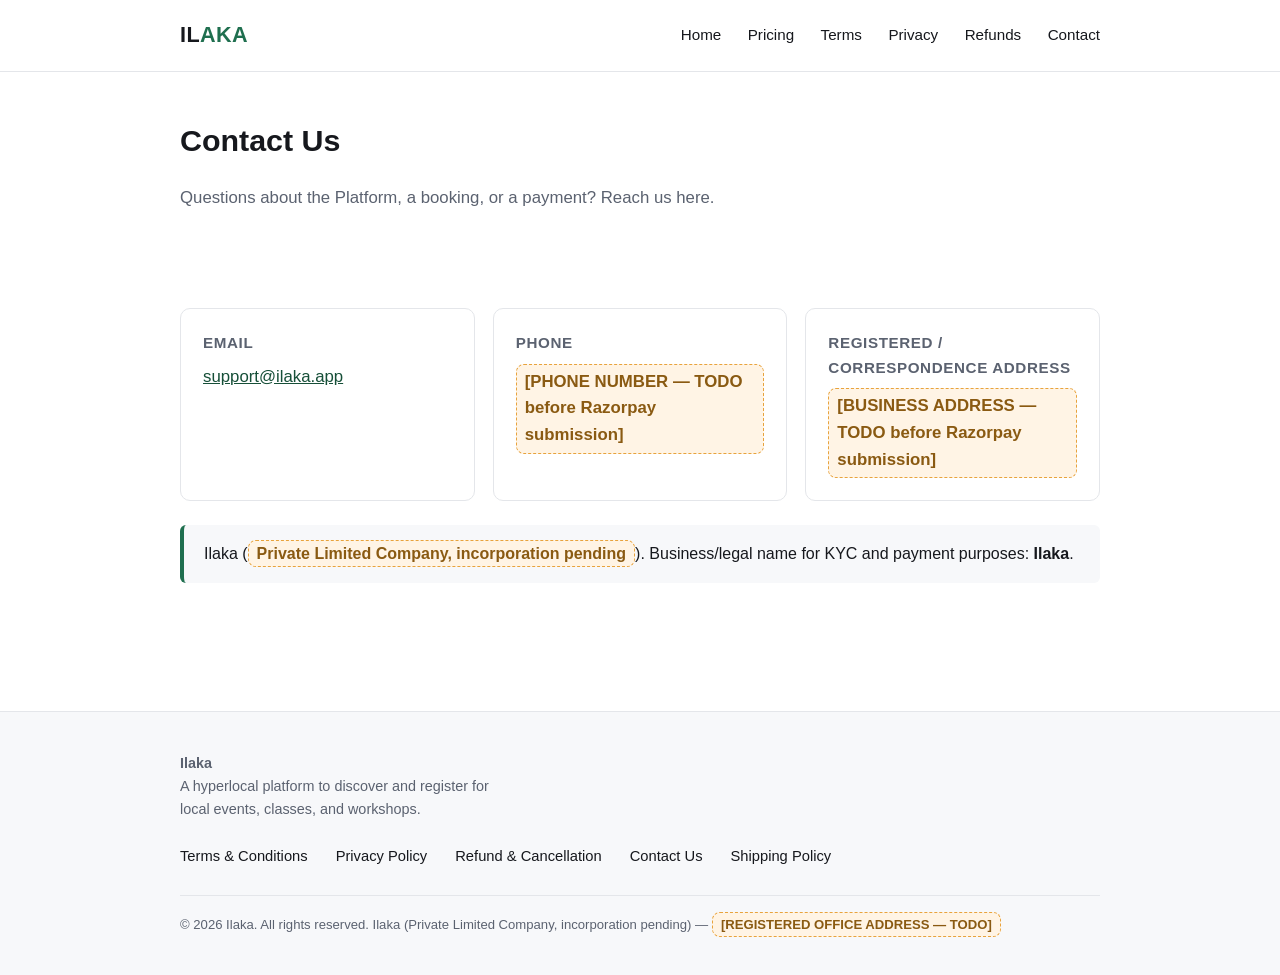
==== contact.html @ 188bff58 "Initial dummy marketing site for Razorpay activation" ====
<!DOCTYPE html>
<html lang="en">
<head>
<meta charset="UTF-8">
<meta name="viewport" content="width=device-width, initial-scale=1.0">
<title>Contact Us — Ilaka</title>
<link rel="stylesheet" href="css/style.css">
</head>
<body>

<header class="site">
  <div class="wrap">
    <a class="brand" href="index.html">IL<span>AKA</span></a>
    <nav class="main">
      <a href="index.html">Home</a>
      <a href="pricing.html">Pricing</a>
      <a href="terms.html">Terms</a>
      <a href="privacy.html">Privacy</a>
      <a href="refunds.html">Refunds</a>
      <a href="contact.html">Contact</a>
    </nav>
  </div>
</header>

<div class="page-header">
  <div class="wrap">
    <h1>Contact Us</h1>
    <p class="dek">Questions about the Platform, a booking, or a payment? Reach us here.</p>
  </div>
</div>

<main>
  <div class="wrap">

    <div class="contact-grid">
      <div class="card">
        <h3>Email</h3>
        <p><a href="mailto:support@ilaka.app">support@ilaka.app</a></p>
      </div>
      <div class="card">
        <h3>Phone</h3>
        <p class="todo">[PHONE NUMBER — TODO before Razorpay submission]</p>
      </div>
      <div class="card">
        <h3>Registered / correspondence address</h3>
        <p class="todo">[BUSINESS ADDRESS — TODO before Razorpay submission]</p>
      </div>
    </div>

    <div class="callout">
      Ilaka (<span class="todo">Private Limited Company, incorporation pending</span>). Business/legal name for KYC and payment purposes: <strong>Ilaka</strong>.
    </div>

  </div>
</main>

<footer class="site">
  <div class="wrap">
    <div class="foot-grid">
      <div class="foot-brand">
        <strong>Ilaka</strong><br>
        A hyperlocal platform to discover and register for local events, classes, and workshops.
      </div>
      <div class="foot-links">
        <a href="terms.html">Terms &amp; Conditions</a>
        <a href="privacy.html">Privacy Policy</a>
        <a href="refunds.html">Refund &amp; Cancellation</a>
        <a href="contact.html">Contact Us</a>
        <a href="shipping.html">Shipping Policy</a>
      </div>
    </div>
    <div class="foot-bottom">
      &copy; 2026 Ilaka. All rights reserved. Ilaka (Private Limited Company, incorporation pending) — <span class="todo">[REGISTERED OFFICE ADDRESS — TODO]</span>
    </div>
  </div>
</footer>

</body>
</html>
---- css/style.css ----
:root {
  --ink: #16181d;
  --muted: #5b6270;
  --line: #e4e6ea;
  --bg: #ffffff;
  --bg-soft: #f7f8fa;
  --brand: #1f6f4f;
  --brand-dark: #164f38;
  --todo-bg: #fff4e5;
  --todo-border: #e8a33d;
  --max: 960px;
}

* { box-sizing: border-box; }

html, body {
  margin: 0;
  padding: 0;
}

body {
  font-family: -apple-system, BlinkMacSystemFont, "Segoe UI", Roboto, Helvetica, Arial, sans-serif;
  color: var(--ink);
  background: var(--bg);
  line-height: 1.6;
  font-size: 16px;
}

a { color: var(--brand-dark); }
a:hover { color: var(--brand); }

.wrap {
  max-width: var(--max);
  margin: 0 auto;
  padding: 0 20px;
}

header.site {
  border-bottom: 1px solid var(--line);
  background: var(--bg);
}

header.site .wrap {
  display: flex;
  align-items: center;
  justify-content: space-between;
  padding-top: 18px;
  padding-bottom: 18px;
}

.brand {
  font-weight: 700;
  font-size: 1.35rem;
  letter-spacing: 0.02em;
  color: var(--ink);
  text-decoration: none;
}

.brand span { color: var(--brand); }

nav.main a {
  color: var(--ink);
  text-decoration: none;
  margin-left: 22px;
  font-size: 0.95rem;
}

nav.main a:hover { color: var(--brand); }

@media (max-width: 640px) {
  header.site .wrap { flex-direction: column; align-items: flex-start; gap: 10px; }
  nav.main a { margin-left: 0; margin-right: 16px; }
}

main { padding: 48px 0 64px; }

.hero {
  background: var(--bg-soft);
  padding: 64px 0 56px;
  border-bottom: 1px solid var(--line);
}

.hero h1 { font-size: 2.1rem; margin: 0 0 14px; }
.hero p.lead { font-size: 1.15rem; color: var(--muted); max-width: 640px; }

h1 { font-size: 1.9rem; margin-top: 0; }
h2 { font-size: 1.35rem; margin-top: 2.4em; }
h3 { font-size: 1.1rem; margin-top: 1.8em; }
p { color: var(--ink); }
.lead { color: var(--muted); }

.page-header {
  padding: 44px 0 8px;
}
.page-header p.dek { color: var(--muted); font-size: 1.05rem; }

.steps {
  display: grid;
  grid-template-columns: repeat(4, 1fr);
  gap: 20px;
  margin-top: 28px;
}
.step {
  background: var(--bg-soft);
  border: 1px solid var(--line);
  border-radius: 10px;
  padding: 20px;
}
.step .num {
  display: inline-block;
  width: 28px; height: 28px;
  border-radius: 50%;
  background: var(--brand);
  color: #fff;
  text-align: center;
  line-height: 28px;
  font-weight: 700;
  font-size: 0.9rem;
  margin-bottom: 10px;
}
@media (max-width: 720px) {
  .steps { grid-template-columns: repeat(2, 1fr); }
}
@media (max-width: 460px) {
  .steps { grid-template-columns: 1fr; }
}

.two-col {
  display: grid;
  grid-template-columns: 1fr 1fr;
  gap: 24px;
  margin-top: 28px;
}
.card {
  border: 1px solid var(--line);
  border-radius: 10px;
  padding: 22px;
}
.card h3 { margin-top: 0; }
@media (max-width: 640px) {
  .two-col { grid-template-columns: 1fr; }
}

table {
  width: 100%;
  border-collapse: collapse;
  margin: 20px 0;
  font-size: 0.95rem;
}
th, td {
  text-align: left;
  padding: 12px 14px;
  border-bottom: 1px solid var(--line);
}
th {
  background: var(--bg-soft);
  font-weight: 600;
}
tr:last-child td { border-bottom: none; }

.tier-grid {
  display: grid;
  grid-template-columns: repeat(3, 1fr);
  gap: 18px;
  margin: 24px 0;
}
.tier {
  border: 1px solid var(--line);
  border-radius: 10px;
  padding: 22px;
}
.tier.highlight {
  border-color: var(--brand);
  box-shadow: 0 0 0 1px var(--brand);
}
.tier .price {
  font-size: 1.6rem;
  font-weight: 700;
  margin: 6px 0 14px;
}
.tier ul { padding-left: 20px; margin: 0; }
.tier ul li { margin-bottom: 6px; font-size: 0.93rem; }
@media (max-width: 780px) {
  .tier-grid { grid-template-columns: 1fr; }
}

.todo {
  background: var(--todo-bg);
  border: 1px dashed var(--todo-border);
  border-radius: 8px;
  padding: 4px 8px;
  font-weight: 600;
  color: #8a5a12;
}

.callout {
  background: var(--bg-soft);
  border-left: 4px solid var(--brand);
  padding: 16px 20px;
  border-radius: 6px;
  margin: 24px 0;
}

.contact-grid {
  display: grid;
  grid-template-columns: repeat(3, 1fr);
  gap: 18px;
  margin-top: 24px;
}
.contact-grid .card h3 { font-size: 0.95rem; text-transform: uppercase; letter-spacing: 0.04em; color: var(--muted); margin-bottom: 8px; }
.contact-grid .card p { font-size: 1.05rem; margin: 0; }
@media (max-width: 780px) {
  .contact-grid { grid-template-columns: 1fr; }
}

footer.site {
  border-top: 1px solid var(--line);
  background: var(--bg-soft);
  padding: 40px 0;
  margin-top: 40px;
}

footer.site .foot-grid {
  display: flex;
  flex-wrap: wrap;
  justify-content: space-between;
  gap: 24px;
}

footer.site .foot-brand {
  max-width: 320px;
  color: var(--muted);
  font-size: 0.9rem;
}

footer.site .foot-links {
  display: flex;
  flex-wrap: wrap;
  gap: 8px 28px;
}

footer.site .foot-links a {
  color: var(--ink);
  text-decoration: none;
  font-size: 0.92rem;
}
footer.site .foot-links a:hover { color: var(--brand); }

footer.site .foot-bottom {
  margin-top: 26px;
  padding-top: 18px;
  border-top: 1px solid var(--line);
  font-size: 0.82rem;
  color: var(--muted);
}

.policy-doc h2:first-of-type { margin-top: 1em; }
.policy-doc ul { padding-left: 22px; }
.policy-doc li { margin-bottom: 8px; }
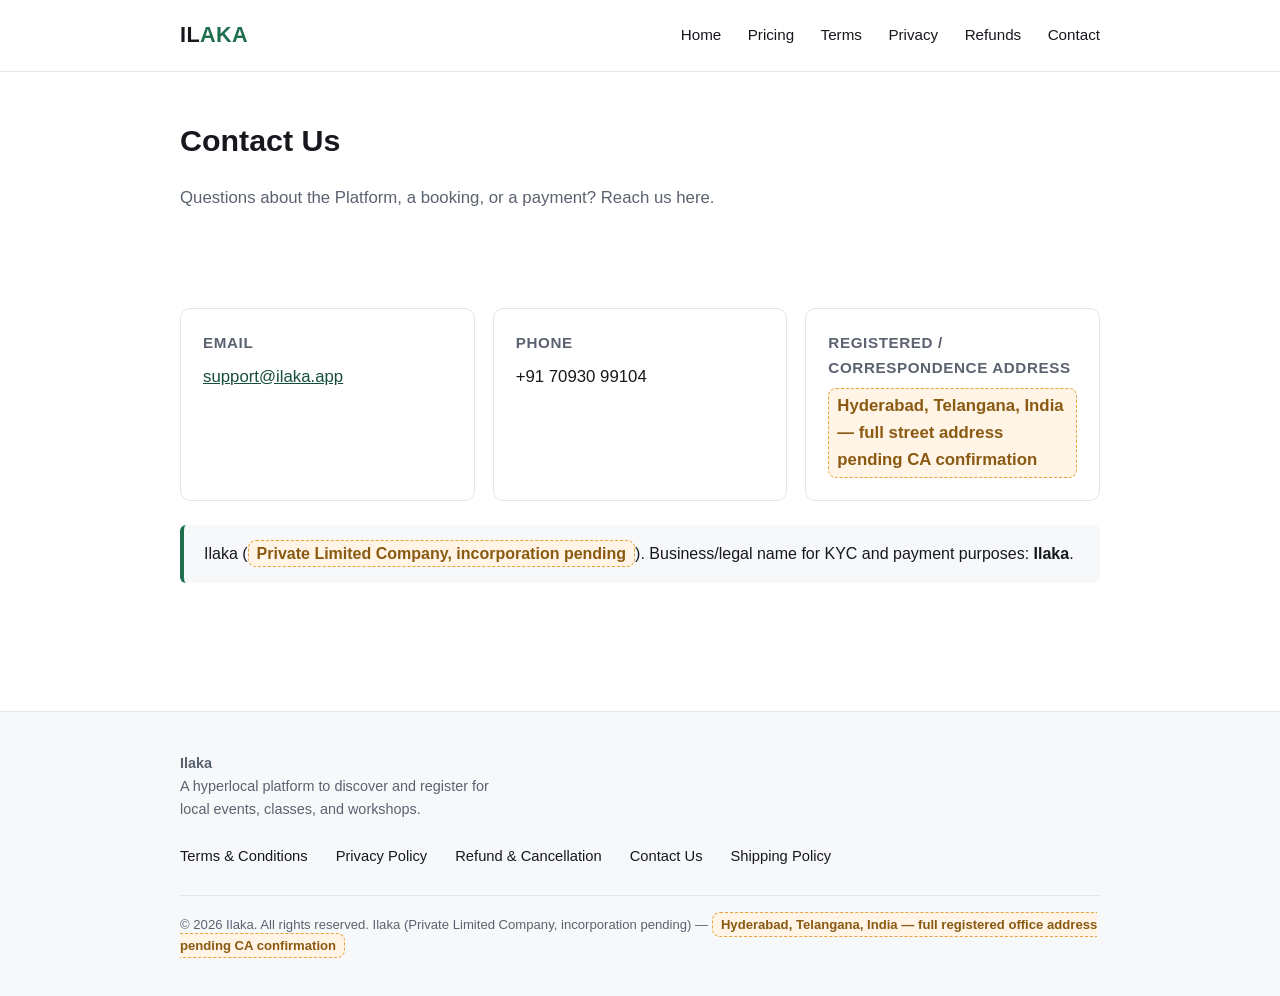
==== commit ce530690: "fill in contact phone and interim address for Razorpay submission Adds real phone number and Hyderab" ====
--- a/contact.html
+++ b/contact.html
@@ -39,11 +39,11 @@
       </div>
       <div class="card">
         <h3>Phone</h3>
-        <p class="todo">[PHONE NUMBER — TODO before Razorpay submission]</p>
+        <p>+91 70930 99104</p>
       </div>
       <div class="card">
         <h3>Registered / correspondence address</h3>
-        <p class="todo">[BUSINESS ADDRESS — TODO before Razorpay submission]</p>
+        <p class="todo">Hyderabad, Telangana, India — full street address pending CA confirmation</p>
       </div>
     </div>
 
@@ -70,7 +70,7 @@
       </div>
     </div>
     <div class="foot-bottom">
-      &copy; 2026 Ilaka. All rights reserved. Ilaka (Private Limited Company, incorporation pending) — <span class="todo">[REGISTERED OFFICE ADDRESS — TODO]</span>
+      &copy; 2026 Ilaka. All rights reserved. Ilaka (Private Limited Company, incorporation pending) — <span class="todo">Hyderabad, Telangana, India — full registered office address pending CA confirmation</span>
     </div>
   </div>
 </footer>
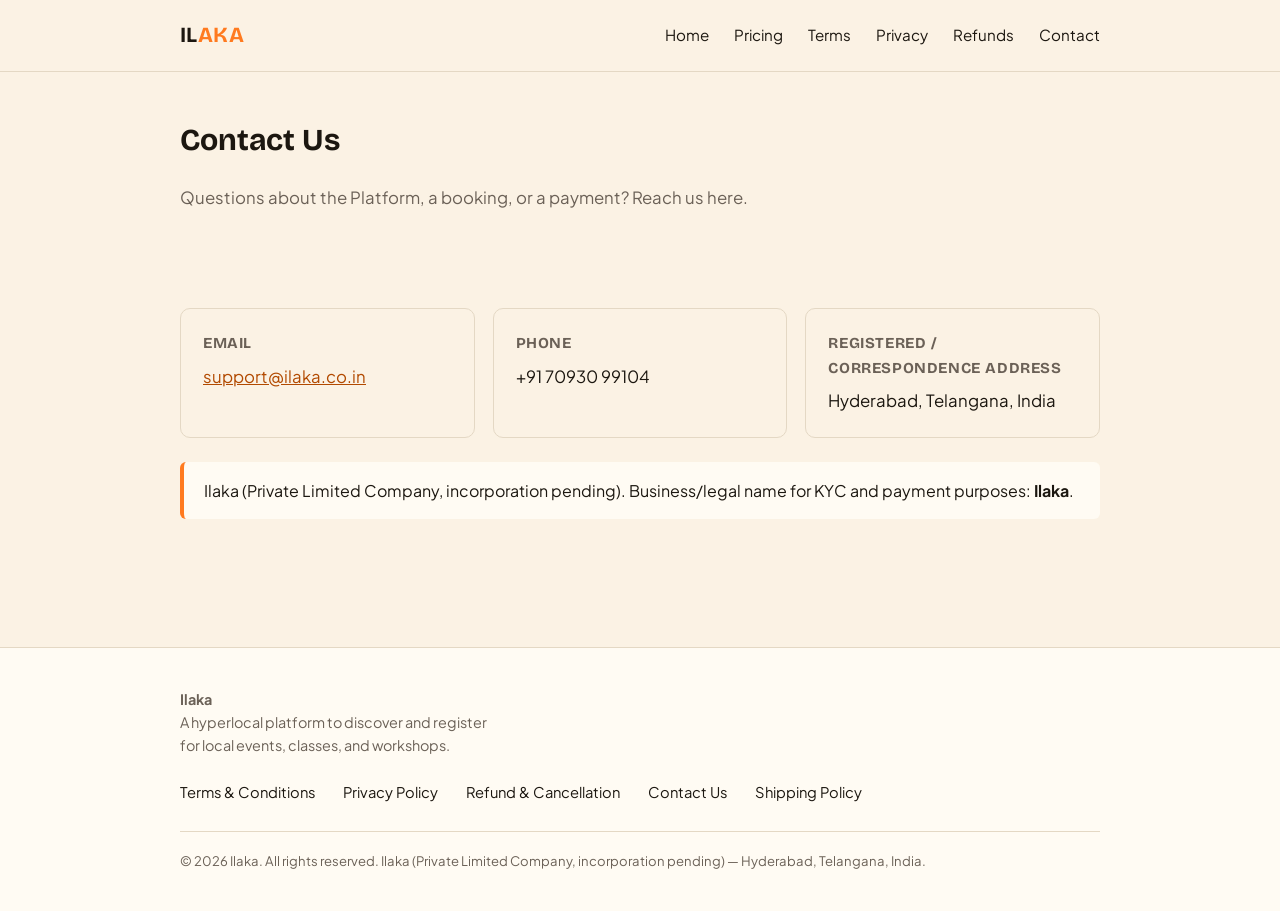
==== commit 5f263be5: "feat: replace placeholder site with the real landing page The site live at ilaka.co.in was still the" ====
--- a/contact.html
+++ b/contact.html
@@ -4,6 +4,10 @@
 <meta charset="UTF-8">
 <meta name="viewport" content="width=device-width, initial-scale=1.0">
 <title>Contact Us — Ilaka</title>
+<link rel="preconnect" href="https://fonts.googleapis.com">
+<link rel="preconnect" href="https://fonts.gstatic.com" crossorigin>
+<link href="https://fonts.googleapis.com/css2?family=Bricolage+Grotesque:wght@400;600;700;800&family=Plus+Jakarta+Sans:wght@400;500;600;700&display=swap" rel="stylesheet">
+<link rel="icon" type="image/png" href="assets/ilaka-icon.png">
 <link rel="stylesheet" href="css/style.css">
 </head>
 <body>
@@ -35,7 +39,7 @@
     <div class="contact-grid">
       <div class="card">
         <h3>Email</h3>
-        <p><a href="mailto:support@ilaka.app">support@ilaka.app</a></p>
+        <p><a href="mailto:support@ilaka.co.in">support@ilaka.co.in</a></p>
       </div>
       <div class="card">
         <h3>Phone</h3>
@@ -43,12 +47,12 @@
       </div>
       <div class="card">
         <h3>Registered / correspondence address</h3>
-        <p class="todo">Hyderabad, Telangana, India — full street address pending CA confirmation</p>
+        <p>Hyderabad, Telangana, India</p>
       </div>
     </div>
 
     <div class="callout">
-      Ilaka (<span class="todo">Private Limited Company, incorporation pending</span>). Business/legal name for KYC and payment purposes: <strong>Ilaka</strong>.
+      Ilaka (Private Limited Company, incorporation pending). Business/legal name for KYC and payment purposes: <strong>Ilaka</strong>.
     </div>
 
   </div>
@@ -70,7 +74,7 @@
       </div>
     </div>
     <div class="foot-bottom">
-      &copy; 2026 Ilaka. All rights reserved. Ilaka (Private Limited Company, incorporation pending) — <span class="todo">Hyderabad, Telangana, India — full registered office address pending CA confirmation</span>
+      &copy; 2026 Ilaka. All rights reserved. Ilaka (Private Limited Company, incorporation pending) — Hyderabad, Telangana, India.
     </div>
   </div>
 </footer>
--- a/css/style.css
+++ b/css/style.css
@@ -1,13 +1,11 @@
 :root {
-  --ink: #16181d;
-  --muted: #5b6270;
-  --line: #e4e6ea;
-  --bg: #ffffff;
-  --bg-soft: #f7f8fa;
-  --brand: #1f6f4f;
-  --brand-dark: #164f38;
-  --todo-bg: #fff4e5;
-  --todo-border: #e8a33d;
+  --ink: #1C1710;
+  --muted: #6B6157;
+  --line: #E4D8C4;
+  --bg: #FBF2E4;
+  --bg-soft: #FFFBF3;
+  --brand: #FF7A1F;
+  --brand-dark: #B24A00;
   --max: 960px;
 }
 
@@ -19,7 +17,7 @@
 }
 
 body {
-  font-family: -apple-system, BlinkMacSystemFont, "Segoe UI", Roboto, Helvetica, Arial, sans-serif;
+  font-family: 'Plus Jakarta Sans', -apple-system, BlinkMacSystemFont, "Segoe UI", Roboto, Helvetica, Arial, sans-serif;
   color: var(--ink);
   background: var(--bg);
   line-height: 1.6;
@@ -28,6 +26,10 @@
 
 a { color: var(--brand-dark); }
 a:hover { color: var(--brand); }
+
+h1, h2, h3, h4, .brand {
+  font-family: 'Bricolage Grotesque', 'Plus Jakarta Sans', sans-serif;
+}
 
 .wrap {
   max-width: var(--max);
@@ -184,14 +186,6 @@
   .tier-grid { grid-template-columns: 1fr; }
 }
 
-.todo {
-  background: var(--todo-bg);
-  border: 1px dashed var(--todo-border);
-  border-radius: 8px;
-  padding: 4px 8px;
-  font-weight: 600;
-  color: #8a5a12;
-}
 
 .callout {
   background: var(--bg-soft);
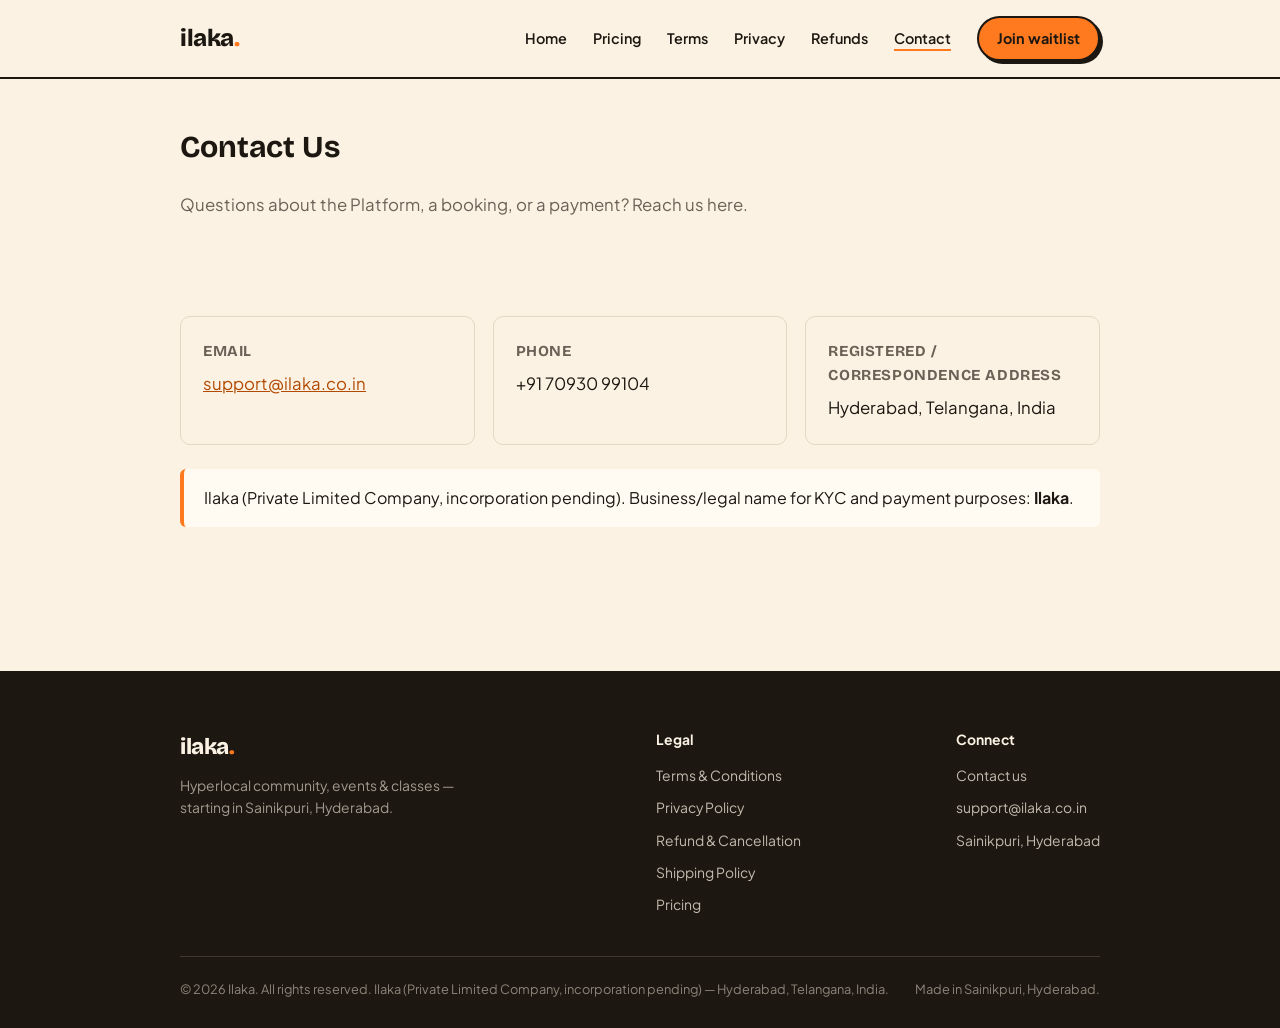
==== commit 8a80f7a0: "feat: match legal-page chrome to the landing page The legal pages kept the old dummy site's header a" ====
--- a/contact.html
+++ b/contact.html
@@ -14,14 +14,15 @@
 
 <header class="site">
   <div class="wrap">
-    <a class="brand" href="index.html">IL<span>AKA</span></a>
+    <a class="brand" href="index.html">ilaka<span>.</span></a>
     <nav class="main">
       <a href="index.html">Home</a>
       <a href="pricing.html">Pricing</a>
       <a href="terms.html">Terms</a>
       <a href="privacy.html">Privacy</a>
       <a href="refunds.html">Refunds</a>
-      <a href="contact.html">Contact</a>
+      <a href="contact.html" aria-current="page">Contact</a>
+      <a class="nav-cta" href="index.html#join">Join waitlist</a>
     </nav>
   </div>
 </header>
@@ -62,19 +63,27 @@
   <div class="wrap">
     <div class="foot-grid">
       <div class="foot-brand">
-        <strong>Ilaka</strong><br>
-        A hyperlocal platform to discover and register for local events, classes, and workshops.
+        <a class="foot-wordmark" href="index.html">ilaka<span>.</span></a>
+        Hyperlocal community, events &amp; classes — starting in Sainikpuri, Hyderabad.
       </div>
       <div class="foot-links">
+        <div class="foot-col-title">Legal</div>
         <a href="terms.html">Terms &amp; Conditions</a>
         <a href="privacy.html">Privacy Policy</a>
         <a href="refunds.html">Refund &amp; Cancellation</a>
-        <a href="contact.html">Contact Us</a>
         <a href="shipping.html">Shipping Policy</a>
+        <a href="pricing.html">Pricing</a>
+      </div>
+      <div class="foot-links">
+        <div class="foot-col-title">Connect</div>
+        <a href="contact.html">Contact us</a>
+        <a href="mailto:support@ilaka.co.in">support@ilaka.co.in</a>
+        <span style="font-size:0.87rem">Sainikpuri, Hyderabad</span>
       </div>
     </div>
     <div class="foot-bottom">
-      &copy; 2026 Ilaka. All rights reserved. Ilaka (Private Limited Company, incorporation pending) — Hyderabad, Telangana, India.
+      <span>&copy; 2026 Ilaka. All rights reserved. Ilaka (Private Limited Company, incorporation pending) — Hyderabad, Telangana, India.</span>
+      <span>Made in Sainikpuri, Hyderabad.</span>
     </div>
   </div>
 </footer>
--- a/css/style.css
+++ b/css/style.css
@@ -38,40 +38,86 @@
 }
 
 header.site {
-  border-bottom: 1px solid var(--line);
-  background: var(--bg);
+  position: sticky;
+  top: 0;
+  z-index: 50;
+  border-bottom: 2.5px solid var(--ink);
+  background: rgba(251, 242, 228, 0.92);
+  backdrop-filter: blur(8px);
 }
 
 header.site .wrap {
   display: flex;
   align-items: center;
   justify-content: space-between;
-  padding-top: 18px;
-  padding-bottom: 18px;
+  gap: 16px;
+  flex-wrap: wrap;
+  padding-top: 16px;
+  padding-bottom: 16px;
 }
 
 .brand {
+  font-weight: 800;
+  font-size: 1.5rem;
+  letter-spacing: -0.02em;
+  color: var(--ink);
+  text-decoration: none;
+}
+
+.brand span { color: var(--brand); }
+
+nav.main {
+  display: flex;
+  align-items: center;
+  gap: 26px;
+  flex-wrap: wrap;
+}
+
+nav.main a {
+  color: var(--ink);
+  text-decoration: none;
+  font-size: 0.9rem;
+  font-weight: 600;
+}
+
+nav.main a:hover { color: var(--brand-dark); }
+
+nav.main a[aria-current="page"] {
+  text-decoration: underline;
+  text-underline-offset: 5px;
+  text-decoration-thickness: 2px;
+  text-decoration-color: var(--brand);
+}
+
+/* Pill CTA, matching the landing page's hard-shadow button. */
+.nav-cta,
+nav.main a.nav-cta {
+  padding: 9px 18px;
+  background: var(--brand);
+  color: var(--ink);
+  border: 2.5px solid var(--ink);
+  border-radius: 100px;
   font-weight: 700;
-  font-size: 1.35rem;
-  letter-spacing: 0.02em;
-  color: var(--ink);
-  text-decoration: none;
-}
-
-.brand span { color: var(--brand); }
-
-nav.main a {
-  color: var(--ink);
-  text-decoration: none;
-  margin-left: 22px;
-  font-size: 0.95rem;
-}
-
-nav.main a:hover { color: var(--brand); }
-
-@media (max-width: 640px) {
-  header.site .wrap { flex-direction: column; align-items: flex-start; gap: 10px; }
-  nav.main a { margin-left: 0; margin-right: 16px; }
+  box-shadow: 3px 3px 0 var(--ink);
+  transition: transform .15s ease, box-shadow .15s ease;
+}
+
+.nav-cta:hover,
+nav.main a.nav-cta:hover {
+  color: var(--ink);
+  transform: translate(-2px, -2px);
+  box-shadow: 5px 5px 0 var(--ink);
+}
+
+@media (prefers-reduced-motion: reduce) {
+  .nav-cta, nav.main a.nav-cta { transition: none; }
+  .nav-cta:hover, nav.main a.nav-cta:hover { transform: none; }
+}
+
+@media (max-width: 720px) {
+  header.site { position: static; }
+  header.site .wrap { flex-direction: column; align-items: flex-start; gap: 12px; }
+  nav.main { gap: 14px 18px; }
 }
 
 main { padding: 48px 0 64px; }
@@ -207,45 +253,72 @@
   .contact-grid { grid-template-columns: 1fr; }
 }
 
+/* Dark footer, matching the landing page. */
 footer.site {
-  border-top: 1px solid var(--line);
-  background: var(--bg-soft);
-  padding: 40px 0;
-  margin-top: 40px;
+  border-top: 2.5px solid var(--ink);
+  background: var(--ink);
+  color: rgba(251, 242, 228, 0.75);
+  padding: 56px 0 28px;
+  margin-top: 56px;
+}
+
+footer.site .foot-wordmark {
+  font-family: 'Bricolage Grotesque', 'Plus Jakarta Sans', sans-serif;
+  font-weight: 800;
+  font-size: 1.4rem;
+  letter-spacing: -0.02em;
+  color: var(--bg);
+  display: block;
+  margin-bottom: 10px;
+  text-decoration: none;
+}
+footer.site .foot-wordmark span { color: var(--brand); }
+
+footer.site .foot-col-title {
+  font-weight: 700;
+  color: var(--bg);
+  font-size: 0.87rem;
+  margin-bottom: 4px;
 }
 
 footer.site .foot-grid {
   display: flex;
   flex-wrap: wrap;
   justify-content: space-between;
-  gap: 24px;
+  gap: 40px;
+  padding-bottom: 40px;
+  border-bottom: 1px solid rgba(251, 242, 228, 0.15);
 }
 
 footer.site .foot-brand {
+  flex: 1 1 240px;
   max-width: 320px;
-  color: var(--muted);
-  font-size: 0.9rem;
+  color: rgba(251, 242, 228, 0.6);
+  font-size: 0.87rem;
+  line-height: 1.6;
 }
 
 footer.site .foot-links {
   display: flex;
+  flex-direction: column;
+  gap: 10px;
+}
+
+footer.site .foot-links a {
+  color: rgba(251, 242, 228, 0.75);
+  text-decoration: none;
+  font-size: 0.87rem;
+}
+footer.site .foot-links a:hover { color: var(--brand); }
+
+footer.site .foot-bottom {
+  margin-top: 22px;
+  display: flex;
+  justify-content: space-between;
   flex-wrap: wrap;
-  gap: 8px 28px;
-}
-
-footer.site .foot-links a {
-  color: var(--ink);
-  text-decoration: none;
-  font-size: 0.92rem;
-}
-footer.site .foot-links a:hover { color: var(--brand); }
-
-footer.site .foot-bottom {
-  margin-top: 26px;
-  padding-top: 18px;
-  border-top: 1px solid var(--line);
-  font-size: 0.82rem;
-  color: var(--muted);
+  gap: 12px;
+  font-size: 0.8rem;
+  color: rgba(251, 242, 228, 0.5);
 }
 
 .policy-doc h2:first-of-type { margin-top: 1em; }
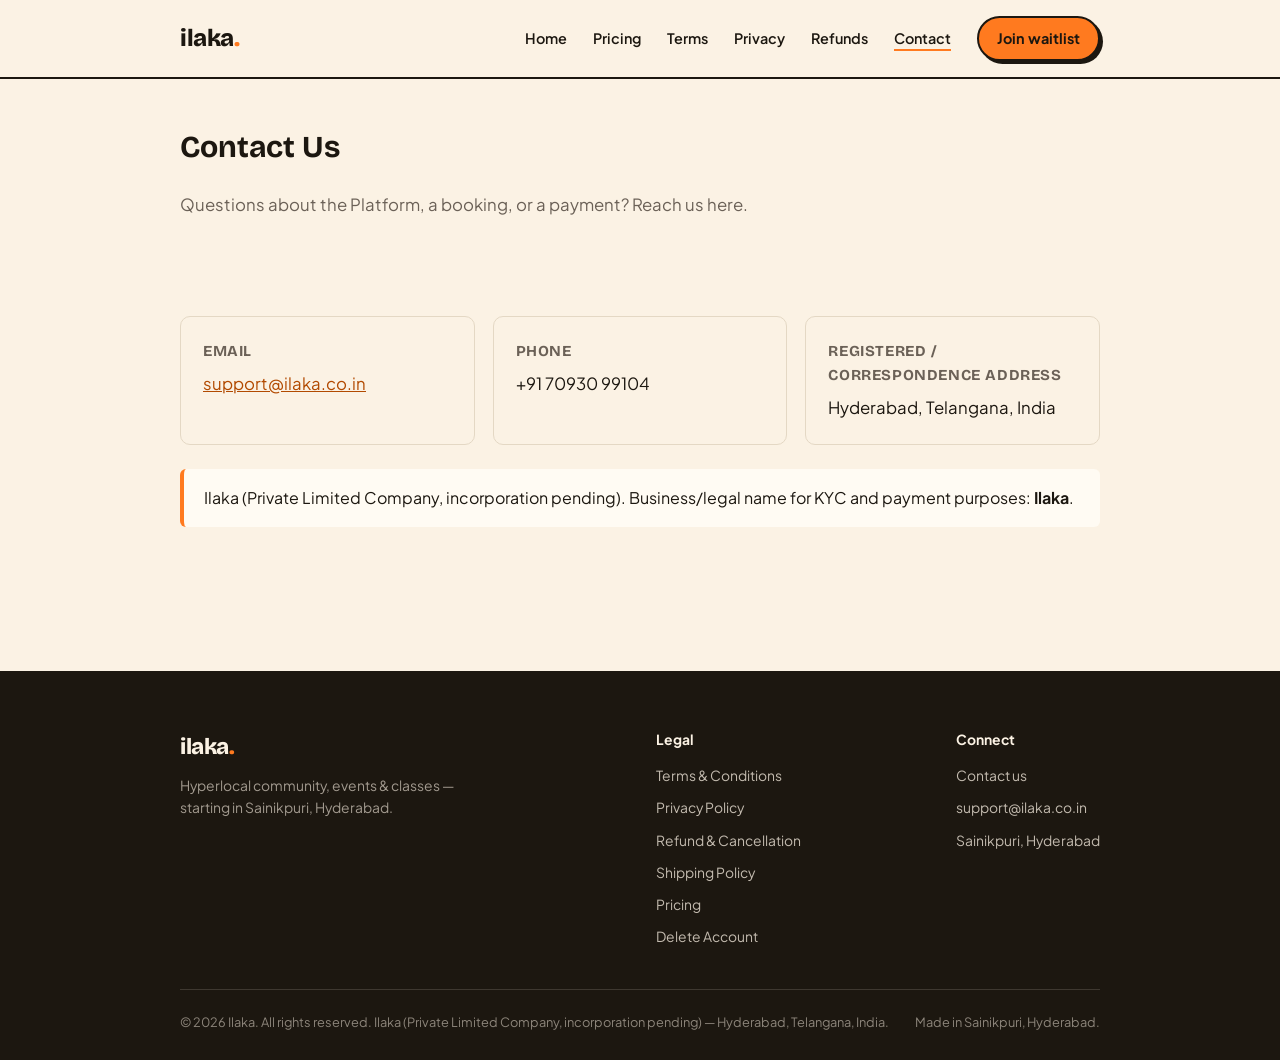
==== commit 4317cd74: "feat: add account-deletion page, close out issue #1 Adds /delete-account, the last unbuilt page from" ====
--- a/contact.html
+++ b/contact.html
@@ -73,6 +73,7 @@
         <a href="refunds.html">Refund &amp; Cancellation</a>
         <a href="shipping.html">Shipping Policy</a>
         <a href="pricing.html">Pricing</a>
+        <a href="delete-account.html">Delete Account</a>
       </div>
       <div class="foot-links">
         <div class="foot-col-title">Connect</div>
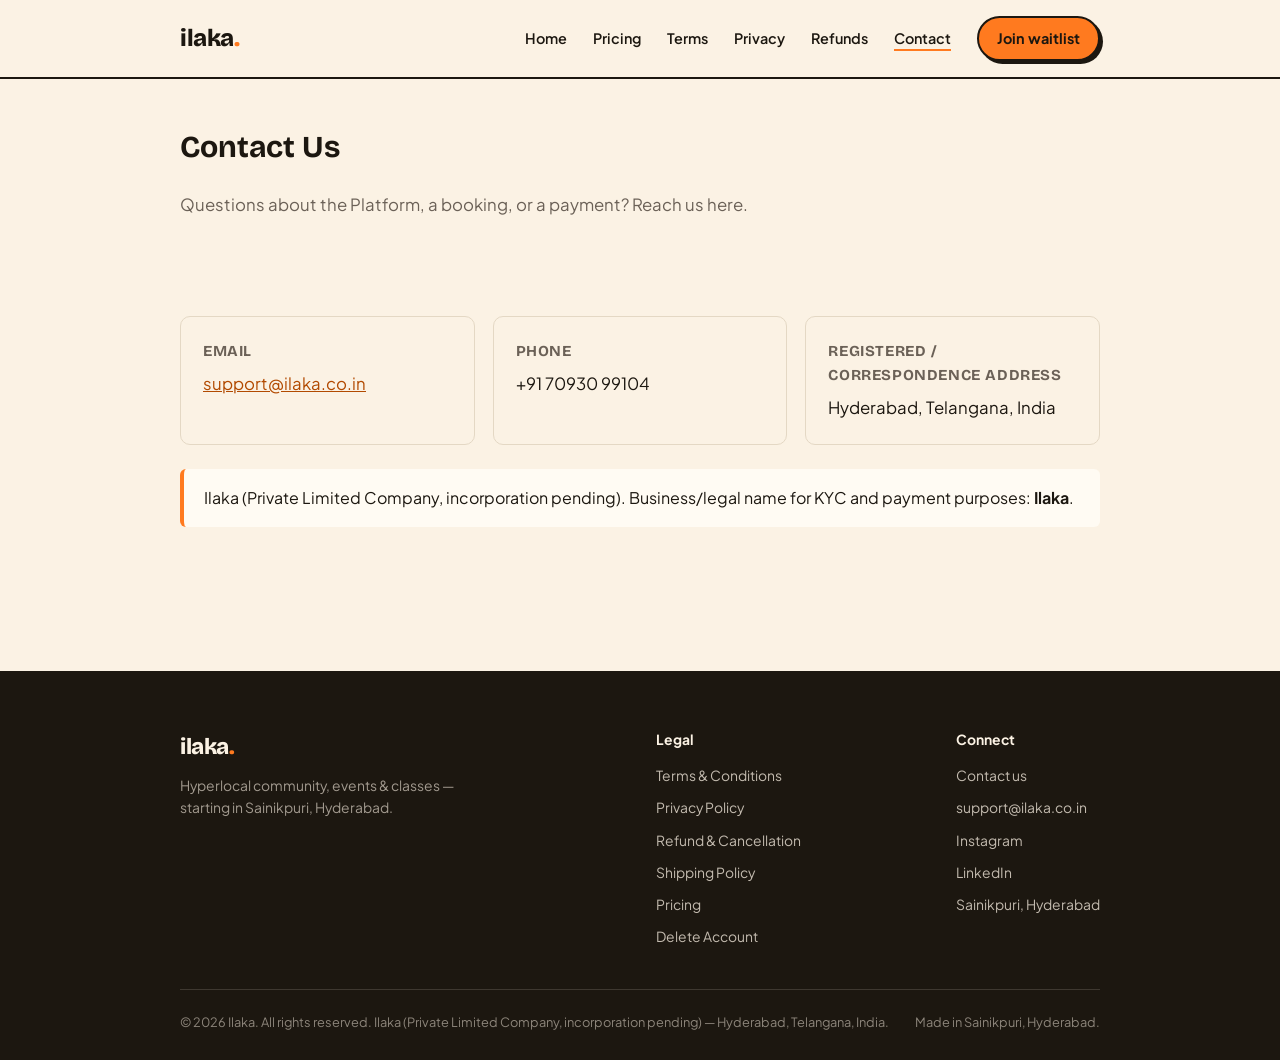
==== commit 47b53eaa: "feat(seo): SERP enhancements — robots directives, breadcrumbs, social profiles Builds on the SEO fou" ====
--- a/contact.html
+++ b/contact.html
@@ -1,14 +1,58 @@
 <!DOCTYPE html>
-<html lang="en">
+<html lang="en-IN">
 <head>
 <meta charset="UTF-8">
 <meta name="viewport" content="width=device-width, initial-scale=1.0">
-<title>Contact Us — Ilaka</title>
+<title>Contact Ilaka — Sainikpuri, Hyderabad</title>
+<meta name="description" content="Get in touch with the Ilaka team in Sainikpuri, Hyderabad — support for organisers and neighbours, partnership enquiries, and beta access questions.">
+<meta name="robots" content="index, follow, max-image-preview:large, max-snippet:-1, max-video-preview:-1">
+<link rel="canonical" href="https://www.ilaka.co.in/contact.html">
+<meta name="theme-color" content="#FBF2E4">
+<link rel="apple-touch-icon" href="assets/ilaka-icon.png">
+
+<meta property="og:type" content="website">
+<meta property="og:site_name" content="Ilaka">
+<meta property="og:locale" content="en_IN">
+<meta property="og:url" content="https://www.ilaka.co.in/contact.html">
+<meta property="og:title" content="Contact Ilaka — Sainikpuri, Hyderabad">
+<meta property="og:description" content="Get in touch with the Ilaka team in Sainikpuri, Hyderabad — support for organisers and neighbours, partnership enquiries, and beta access questions.">
+<meta property="og:image" content="https://www.ilaka.co.in/assets/photos/community-2.jpg">
+<meta property="og:image:width" content="800">
+<meta property="og:image:height" content="450">
+<meta property="og:image:alt" content="Riders and adventure motorcycles on a rocky plateau under a wide sky">
+<meta name="twitter:card" content="summary_large_image">
+<meta name="twitter:title" content="Contact Ilaka — Sainikpuri, Hyderabad">
+<meta name="twitter:description" content="Get in touch with the Ilaka team in Sainikpuri, Hyderabad — support for organisers and neighbours, partnership enquiries, and beta access questions.">
+<meta name="twitter:image" content="https://www.ilaka.co.in/assets/photos/community-2.jpg">
 <link rel="preconnect" href="https://fonts.googleapis.com">
 <link rel="preconnect" href="https://fonts.gstatic.com" crossorigin>
 <link href="https://fonts.googleapis.com/css2?family=Bricolage+Grotesque:wght@400;600;700;800&family=Plus+Jakarta+Sans:wght@400;500;600;700&display=swap" rel="stylesheet">
 <link rel="icon" type="image/png" href="assets/ilaka-icon.png">
 <link rel="stylesheet" href="css/style.css">
+<script type="application/ld+json">
+{
+  "@context": "https://schema.org",
+  "@graph": [
+    {
+      "@type": "WebPage",
+      "@id": "https://www.ilaka.co.in/contact.html#webpage",
+      "url": "https://www.ilaka.co.in/contact.html",
+      "name": "Contact",
+      "inLanguage": "en-IN",
+      "isPartOf": { "@id": "https://www.ilaka.co.in/#website" },
+      "publisher": { "@id": "https://www.ilaka.co.in/#organization" }
+    },
+    {
+      "@type": "BreadcrumbList",
+      "@id": "https://www.ilaka.co.in/contact.html#breadcrumb",
+      "itemListElement": [
+        { "@type": "ListItem", "position": 1, "name": "Home", "item": "https://www.ilaka.co.in/" },
+        { "@type": "ListItem", "position": 2, "name": "Contact", "item": "https://www.ilaka.co.in/contact.html" }
+      ]
+    }
+  ]
+}
+</script>
 </head>
 <body>
 
@@ -79,6 +123,8 @@
         <div class="foot-col-title">Connect</div>
         <a href="contact.html">Contact us</a>
         <a href="mailto:support@ilaka.co.in">support@ilaka.co.in</a>
+        <a href="https://www.instagram.com/ilakaofficial/" target="_blank" rel="me noopener">Instagram</a>
+        <a href="https://www.linkedin.com/company/ilaka/" target="_blank" rel="me noopener">LinkedIn</a>
         <span style="font-size:0.87rem">Sainikpuri, Hyderabad</span>
       </div>
     </div>
